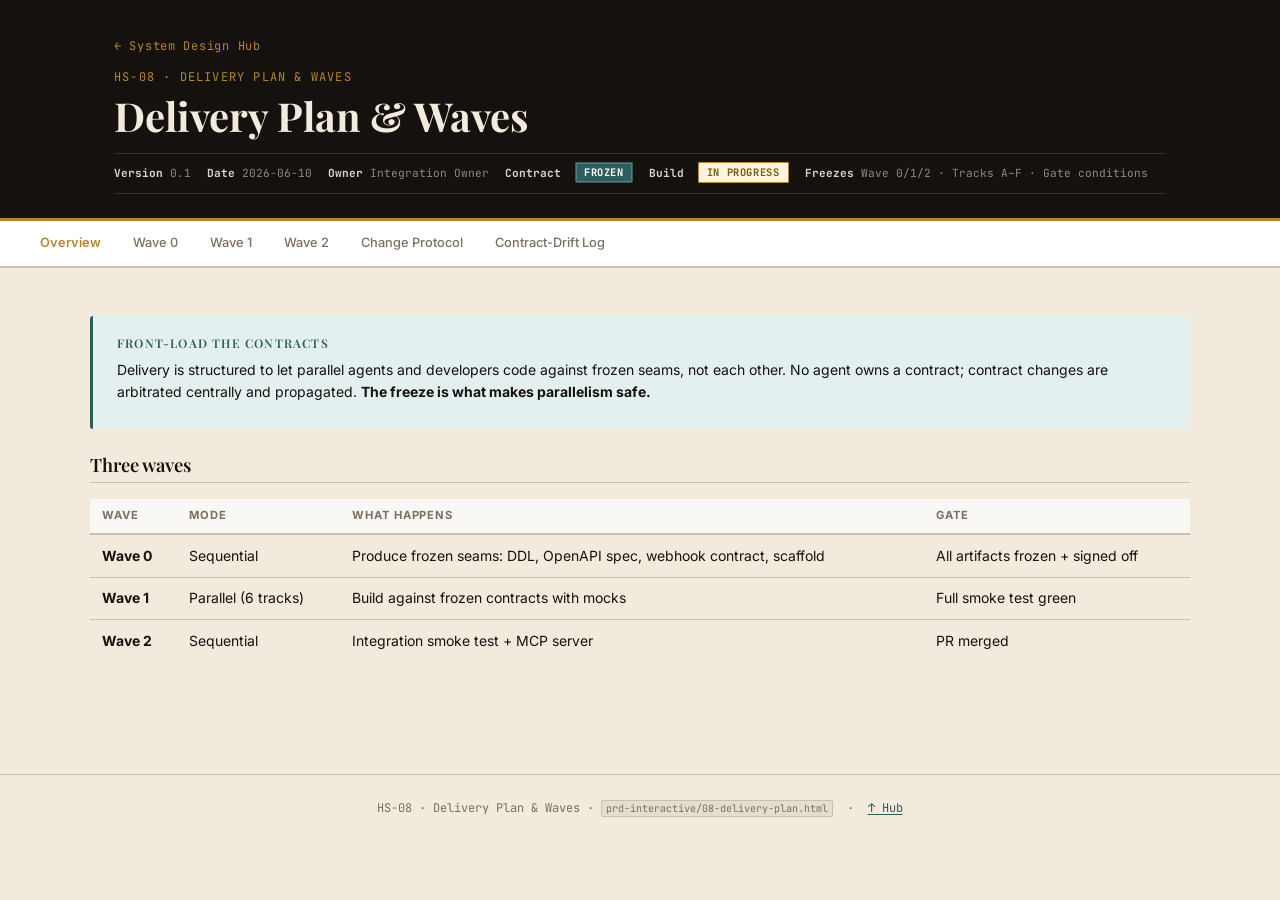
==== docs/system-design/prd-interactive/08-delivery-plan.html @ 3b8f203d "feat(docs): add HS-01 through HS-08 — complete PRD site (9 pairs) Delivers the full Wave-0 documenta" ====
<!DOCTYPE html>
<html lang="en">
<head>
  <meta charset="UTF-8">
  <meta name="viewport" content="width=device-width, initial-scale=1.0">
  <title>HS-08 Delivery Plan &amp; Waves — Hospitality Ops Platform</title>
  <link rel="preconnect" href="https://fonts.googleapis.com">
  <link rel="preconnect" href="https://fonts.gstatic.com" crossorigin>
  <link href="https://fonts.googleapis.com/css2?family=Playfair+Display:wght@600;700&family=Inter:wght@400;500;600&family=JetBrains+Mono:wght@400;600;700&display=swap" rel="stylesheet">
  <link rel="stylesheet" href="../assets/styles.css">
</head>
<body>

<header class="prd-header">
  <div class="container">
    <a href="../index.html" class="back-link">← System Design Hub</a>
    <div class="prd-id">HS-08 · Delivery Plan &amp; Waves</div>
    <h1>Delivery Plan &amp; Waves</h1>
    <div class="prd-folio-line">
      <span class="folio-field"><strong>Version</strong> 0.1</span>
      <span class="folio-field"><strong>Date</strong> 2026-06-10</span>
      <span class="folio-field"><strong>Owner</strong> Integration Owner</span>
      <span class="folio-field">
        <strong>Contract</strong>&nbsp;
        <span class="badge badge-frozen">Frozen</span>
      </span>
      <span class="folio-field">
        <strong>Build</strong>&nbsp;
        <span class="badge badge-in-progress">In Progress</span>
      </span>
      <span class="folio-field"><strong>Freezes</strong> Wave 0/1/2 · Tracks A–F · Gate conditions</span>
    </div>
  </div>
</header>

<nav class="tab-bar" aria-label="PRD sections">
  <a href="#overview" class="active" onclick="switchTab(event,'overview')">Overview</a>
  <a href="#wave0" onclick="switchTab(event,'wave0')">Wave 0</a>
  <a href="#wave1" onclick="switchTab(event,'wave1')">Wave 1</a>
  <a href="#wave2" onclick="switchTab(event,'wave2')">Wave 2</a>
  <a href="#protocol" onclick="switchTab(event,'protocol')">Change Protocol</a>
  <a href="#drift-log" onclick="switchTab(event,'drift-log')">Contract-Drift Log</a>
</nav>

<!-- Overview -->
<section class="tab-panel active main-content" id="panel-overview">
  <div class="card card-teal" style="margin-bottom:1.5rem;">
    <h4>Front-load the contracts</h4>
    <p>
      Delivery is structured to let parallel agents and developers code against frozen seams,
      not each other. No agent owns a contract; contract changes are arbitrated centrally
      and propagated. <strong>The freeze is what makes parallelism safe.</strong>
    </p>
  </div>

  <div class="content-block">
    <h2>Three waves</h2>
    <table class="data-table">
      <thead>
        <tr><th>Wave</th><th>Mode</th><th>What happens</th><th>Gate</th></tr>
      </thead>
      <tbody>
        <tr>
          <td><strong>Wave 0</strong></td>
          <td>Sequential</td>
          <td>Produce frozen seams: DDL, OpenAPI spec, webhook contract, scaffold</td>
          <td>All artifacts frozen + signed off</td>
        </tr>
        <tr>
          <td><strong>Wave 1</strong></td>
          <td>Parallel (6 tracks)</td>
          <td>Build against frozen contracts with mocks</td>
          <td>Full smoke test green</td>
        </tr>
        <tr>
          <td><strong>Wave 2</strong></td>
          <td>Sequential</td>
          <td>Integration smoke test + MCP server</td>
          <td>PR merged</td>
        </tr>
      </tbody>
    </table>
  </div>
</section>

<!-- Wave 0 -->
<section class="tab-panel main-content" id="panel-wave0">
  <div class="content-block">
    <h2>Wave 0 — Foundation (Sequential · FREEZE before proceeding)</h2>
    <div class="card card-oxblood" style="margin-bottom:1rem;">
      <h4>The gate</h4>
      <p>Wave 0 is complete — and Wave 1 may begin — only when <strong>all</strong> gate items are ticked.</p>
    </div>

    <table class="data-table">
      <thead>
        <tr><th>Artifact</th><th>What it freezes</th><th>Status</th></tr>
      </thead>
      <tbody>
        <tr>
          <td><code>WAVE0_00_OVERVIEW.md</code></td>
          <td>How to use the set; freeze rule; change protocol</td>
          <td><span class="badge badge-frozen">Frozen</span></td>
        </tr>
        <tr>
          <td><code>WAVE0_01_SCHEMA.sql</code></td>
          <td>Postgres DDL — all tables, types, constraints, indexes; enum/glossary</td>
          <td><span class="badge badge-frozen">Frozen</span></td>
        </tr>
        <tr>
          <td><code>WAVE0_02_OPENAPI.yaml</code></td>
          <td><code>core-api</code> HTTP contract — every read/write endpoint, DTOs, error envelope</td>
          <td><span class="badge badge-frozen">Frozen</span></td>
        </tr>
        <tr>
          <td><code>WAVE0_03_WEBHOOK_PSP_CONTRACT.md</code></td>
          <td><code>payments-sim</code> event vocabulary, payloads, idempotency; consumer rules</td>
          <td><span class="badge badge-deferred">Deferred</span></td>
        </tr>
        <tr>
          <td><code>WAVE0_04_SCAFFOLD.md</code></td>
          <td>Repo layout, docker-compose, health checks, run instructions</td>
          <td><span class="badge badge-frozen">Frozen</span></td>
        </tr>
      </tbody>
    </table>

    <h3>Gate conditions</h3>
    <div class="step-flow">
      <div class="step">
        <div class="step-num">1</div>
        <div class="step-body"><p><code>WAVE0_01_SCHEMA.sql</code> applies cleanly to a fresh Postgres and is signed off.</p></div>
      </div>
      <div class="step">
        <div class="step-num">2</div>
        <div class="step-body"><p><code>WAVE0_02_OPENAPI.yaml</code> validates and covers every read + write in the capability surface.</p></div>
      </div>
      <div class="step">
        <div class="step-num">3</div>
        <div class="step-body"><p><code>WAVE0_03_WEBHOOK_PSP_CONTRACT.md</code> fully specifies every PSP event + consumer rules.</p></div>
      </div>
      <div class="step">
        <div class="step-num">4</div>
        <div class="step-body"><p><code>WAVE0_04_SCAFFOLD.md</code> brings up all services via docker-compose with green health checks.</p></div>
      </div>
      <div class="step">
        <div class="step-num">5</div>
        <div class="step-body"><p>Enums/glossary in <code>WAVE0_01</code> are the sole source of allowed values — nothing contradicts them.</p></div>
      </div>
    </div>
  </div>
</section>

<!-- Wave 1 -->
<section class="tab-panel main-content" id="panel-wave1">
  <div class="content-block">
    <h2>Wave 1 — Parallel Build</h2>
    <p style="font-size:0.875rem;margin-bottom:1rem;">
      Six tracks run flat out once Wave 0 is frozen. Track A publishes domain interfaces on
      day one; B–F then run against those interfaces and the frozen Wave 0 contracts.
      One <strong>integration owner</strong> holds <code>docker-compose</code> and the smoke test throughout.
    </p>
    <table class="data-table">
      <thead>
        <tr><th>Track</th><th>Scope</th><th>Key contracts consumed</th></tr>
      </thead>
      <tbody>
        <tr>
          <td><strong>A</strong></td>
          <td>Core domain + persistence. Publishes domain interfaces day one.</td>
          <td><code>WAVE0_01_SCHEMA.sql</code>, <code>WAVE0_02_OPENAPI.yaml</code></td>
        </tr>
        <tr>
          <td><strong>B</strong></td>
          <td>Vertical strategies: Rooms, Spa, F&amp;B, Events.</td>
          <td>Track A domain interfaces, HS-02</td>
        </tr>
        <tr>
          <td><strong>C</strong></td>
          <td>Ledger / finance. Consumes booking events via outbox.</td>
          <td>Track A domain interfaces, HS-03</td>
        </tr>
        <tr>
          <td><strong>D</strong></td>
          <td>Payment orchestration in <code>core-api</code> (links, webhooks, idempotency).</td>
          <td><code>WAVE0_02_OPENAPI.yaml</code>, <code>WAVE0_03_WEBHOOK_PSP_CONTRACT.md</code>, HS-04</td>
        </tr>
        <tr>
          <td><strong>E</strong></td>
          <td><code>payments-sim</code> + <code>pay-web</code>.</td>
          <td><code>WAVE0_03_WEBHOOK_PSP_CONTRACT.md</code>, HS-04</td>
        </tr>
        <tr>
          <td><strong>F</strong></td>
          <td><code>ops-web</code> — complete console, built against the OpenAPI mock.</td>
          <td><code>WAVE0_02_OPENAPI.yaml</code>, HS-05</td>
        </tr>
      </tbody>
    </table>
    <div class="card card-brass" style="margin-top:1rem;">
      <h4>Integration owner</h4>
      <p>
        The integration owner holds <code>docker-compose</code> and the end-to-end smoke test
        throughout Wave 1. They are the first to know when tracks diverge.
      </p>
    </div>
  </div>
</section>

<!-- Wave 2 -->
<section class="tab-panel main-content" id="panel-wave2">
  <div class="content-block">
    <h2>Wave 2 — Integration &amp; MCP</h2>
    <div class="step-flow">
      <div class="step">
        <div class="step-num">1</div>
        <div class="step-body">
          <p><strong>Full smoke test.</strong> Create customer → search → cross-vertical folio →
          confirm (in <code>ops-web</code> tray or agent chat) → pay → see postings.</p>
        </div>
      </div>
      <div class="step">
        <div class="step-num">2</div>
        <div class="step-body">
          <p><strong>MCP server.</strong> Built as the last, lightest piece once smoke test is green.
          Thin tool-wrapper over <code>core-api</code> endpoints. See <a href="07-mcp-layer.html">HS-07</a>.</p>
        </div>
      </div>
    </div>
  </div>
</section>

<!-- Change Protocol -->
<section class="tab-panel main-content" id="panel-protocol">
  <div class="content-block">
    <h2>Contract-change protocol</h2>
    <div class="card card-oxblood" style="margin-bottom:1rem;">
      <h4>Never modify a contract to unblock yourself — flag it.</h4>
      <p>
        One rule prevents ~90% of parallel-agent chaos.
      </p>
    </div>

    <div class="step-flow">
      <div class="step">
        <div class="step-num">1</div>
        <div class="step-body">
          <p><strong>Flag, don't fix.</strong> The agent/developer that hits a problem files a
          flagged question to the central arbiter — describing the problem and the proposed change.
          Does <strong>not</strong> edit the contract or route around it locally.</p>
        </div>
      </div>
      <div class="step">
        <div class="step-num">2</div>
        <div class="step-body">
          <p><strong>Arbitrate centrally.</strong> The arbiter decides, edits the contract once,
          bumps the version note, and records the change in the file's changelog section.</p>
        </div>
      </div>
      <div class="step">
        <div class="step-num">3</div>
        <div class="step-body">
          <p><strong>Propagate.</strong> The arbiter notifies every package whose brief references the
          changed slice. Affected agents re-sync to the new contract.</p>
        </div>
      </div>
    </div>
  </div>

  <div class="content-block">
    <h2>Requirement ID prefixes</h2>
    <table class="data-table">
      <thead><tr><th>Prefix</th><th>Domain</th><th>Lives in</th></tr></thead>
      <tbody>
        <tr><td><code>ENM-</code></td><td>Enums / glossary / controlled vocabularies</td><td><code>WAVE0_01_SCHEMA.sql</code></td></tr>
        <tr><td><code>SCH-</code></td><td>Tables, columns, constraints, indexes, invariants</td><td><code>WAVE0_01_SCHEMA.sql</code></td></tr>
        <tr><td><code>API-</code></td><td>Endpoints, DTOs, error envelope, auth gate</td><td><code>WAVE0_02_OPENAPI.yaml</code></td></tr>
        <tr><td><code>WHK-</code></td><td>PSP events, payloads, idempotency, consumer rules</td><td><code>WAVE0_03_WEBHOOK_PSP_CONTRACT.md</code></td></tr>
        <tr><td><code>SCF-</code></td><td>Repo layout, compose, health checks, run steps</td><td><code>WAVE0_04_SCAFFOLD.md</code></td></tr>
      </tbody>
    </table>
  </div>
</section>

<!-- Drift Log -->
<section class="tab-panel main-content" id="panel-drift-log">
  <div class="card card-oxblood" style="margin-bottom:1.5rem;">
    <h4>Standing rule</h4>
    <p>
      Frozen contracts may not drift silently. Any deviation a builder must make is recorded
      here with date, the clause affected, what changed, and why. Until a row is arbitrated
      and the contract re-frozen, <strong>the code is the source of truth for that clause.</strong>
    </p>
  </div>
  <div class="drift-log">
    <div class="drift-log-header">Contract-Drift Log — HS-08</div>
    <div class="drift-log-empty">No drift recorded. Contract and code are in agreement.</div>
  </div>
</section>

<footer class="site-footer">
  HS-08 · Delivery Plan &amp; Waves · <span class="ref">prd-interactive/08-delivery-plan.html</span>
  &nbsp;·&nbsp; <a href="../index.html">↑ Hub</a>
</footer>

<script>
  function switchTab(e, id) {
    e.preventDefault();
    document.querySelectorAll('.tab-bar a').forEach(a => a.classList.remove('active'));
    document.querySelectorAll('.tab-panel').forEach(p => p.classList.remove('active'));
    e.currentTarget.classList.add('active');
    document.getElementById('panel-' + id).classList.add('active');
    window.scrollTo({ top: 0, behavior: 'auto' });
  }
</script>
</body>
</html>
---- docs/system-design/assets/styles.css ----
/* ============================================================
   Hospitality Operations Platform — Design System
   Folio / Ledger identity: ink, parchment, brass, teal, oxblood
   ============================================================ */

/* ---------- Tokens ---------- */
:root {
  --ink:       #14110E;
  --parchment: #F2EBDD;
  --brass:     #B6862C;
  --teal:      #2D5D5E;
  --oxblood:   #8C3A2B;
  --teal-light:   #e4efef;
  --oxblood-light: #f5e6e3;
  --brass-light:   #fdf3de;
  --mid-tone:  #7a6f62;
  --rule:      #c8bfae;

  --font-display: 'Playfair Display', 'Libre Caslon Text', Georgia, serif;
  --font-body:    'Inter', system-ui, sans-serif;
  --font-mono:    'JetBrains Mono', 'Fira Code', 'Courier New', monospace;

  --radius: 3px;
  --shadow-card: 0 1px 3px rgba(20,17,14,0.10), 0 1px 1px rgba(20,17,14,0.06);
}

/* ---------- Reset / Base ---------- */
*, *::before, *::after { box-sizing: border-box; margin: 0; padding: 0; }

html {
  font-size: 16px;
  scroll-behavior: smooth;
}

@media (prefers-reduced-motion: reduce) {
  html { scroll-behavior: auto; }
  *, *::before, *::after { animation-duration: 0.01ms !important; transition-duration: 0.01ms !important; }
}

body {
  background: var(--parchment);
  color: var(--ink);
  font-family: var(--font-body);
  line-height: 1.6;
  min-height: 100vh;
}

/* ---------- Typography ---------- */
h1, h2, h3, h4 {
  font-family: var(--font-display);
  line-height: 1.25;
  color: var(--ink);
}

h1 { font-size: clamp(1.75rem, 4vw, 2.5rem); font-weight: 700; }
h2 { font-size: clamp(1.25rem, 2.5vw, 1.75rem); font-weight: 600; }
h3 { font-size: 1.15rem; font-weight: 600; }
h4 { font-size: 1rem; font-weight: 600; }

p { margin-bottom: 0.75rem; }
p:last-child { margin-bottom: 0; }

a { color: var(--teal); text-decoration: underline; text-underline-offset: 2px; }
a:hover { color: var(--brass); }
a:focus-visible {
  outline: 2px solid var(--brass);
  outline-offset: 2px;
  border-radius: var(--radius);
}

code, kbd, .ref {
  font-family: var(--font-mono);
  font-size: 0.85em;
  background: rgba(20,17,14,0.06);
  padding: 0.1em 0.35em;
  border-radius: 2px;
  border: 1px solid var(--rule);
}

pre {
  font-family: var(--font-mono);
  font-size: 0.875rem;
  background: var(--ink);
  color: #e8dfc8;
  padding: 1.25rem 1.5rem;
  border-radius: var(--radius);
  overflow-x: auto;
  line-height: 1.55;
  margin: 1rem 0;
}
pre code { background: none; border: none; padding: 0; font-size: inherit; color: inherit; }

/* ---------- Layout ---------- */
.site-header {
  background: var(--ink);
  color: var(--parchment);
  padding: 2rem 1.5rem 1.75rem;
  border-bottom: 3px solid var(--brass);
}

.site-header .wordmark {
  font-family: var(--font-display);
  font-size: clamp(1.4rem, 3vw, 2rem);
  font-weight: 700;
  letter-spacing: 0.01em;
  color: var(--parchment);
}

.site-header .property-code {
  font-family: var(--font-mono);
  font-size: 0.75rem;
  color: var(--brass);
  letter-spacing: 0.1em;
  text-transform: uppercase;
  margin-top: 0.2rem;
}

.site-header .tagline {
  font-size: 0.9rem;
  color: rgba(242,235,221,0.7);
  margin-top: 0.35rem;
  font-style: italic;
}

.container {
  max-width: 1100px;
  margin: 0 auto;
  padding: 0 1.5rem;
}

.main-content {
  padding: 2.5rem 1.5rem;
  max-width: 1100px;
  margin: 0 auto;
}

/* ---------- Stat Strip ---------- */
.stat-strip {
  display: flex;
  flex-wrap: wrap;
  gap: 1rem;
  padding: 1.25rem 1.5rem;
  background: var(--ink);
  border-bottom: 1px solid rgba(182,134,44,0.3);
}

.stat-item {
  text-align: center;
  padding: 0.5rem 1.25rem;
  border-right: 1px solid rgba(242,235,221,0.15);
}
.stat-item:last-child { border-right: none; }

.stat-number {
  font-family: var(--font-display);
  font-size: 1.75rem;
  font-weight: 700;
  color: var(--brass);
  line-height: 1;
}

.stat-label {
  font-size: 0.7rem;
  color: rgba(242,235,221,0.6);
  text-transform: uppercase;
  letter-spacing: 0.08em;
  margin-top: 0.2rem;
}

/* ---------- Section headings ---------- */
.section-rule {
  display: flex;
  align-items: center;
  gap: 0.75rem;
  margin: 2rem 0 1.25rem;
}

.section-rule h2 {
  font-size: 0.8rem;
  font-family: var(--font-body);
  font-weight: 600;
  text-transform: uppercase;
  letter-spacing: 0.12em;
  color: var(--mid-tone);
  white-space: nowrap;
}

.section-rule::before,
.section-rule::after {
  content: '';
  flex: 1;
  height: 1px;
  background: var(--rule);
}
.section-rule::before { flex: 0 0 0; }

/* ---------- How-to-read callout ---------- */
.how-to-read {
  background: var(--brass-light);
  border-left: 3px solid var(--brass);
  border-radius: var(--radius);
  padding: 1.25rem 1.5rem;
  margin-bottom: 2rem;
}

.how-to-read h3 {
  font-size: 0.8rem;
  text-transform: uppercase;
  letter-spacing: 0.1em;
  color: var(--brass);
  margin-bottom: 0.5rem;
}

.how-to-read p {
  font-size: 0.875rem;
  color: var(--ink);
}

/* ---------- PRD Folio Card (hub) ---------- */
.prd-register {
  display: flex;
  flex-direction: column;
  gap: 0;
  border: 1px solid var(--rule);
  border-radius: var(--radius);
  overflow: hidden;
  background: white;
}

.folio-row {
  display: grid;
  grid-template-columns: auto 1fr auto;
  align-items: start;
  gap: 1rem 1.5rem;
  padding: 1rem 1.25rem;
  border-bottom: 1px solid var(--rule);
  background: white;
  transition: background 0.15s ease;
}

.folio-row:last-child { border-bottom: none; }
.folio-row:hover { background: #faf8f4; }

.folio-id {
  font-family: var(--font-mono);
  font-size: 0.75rem;
  font-weight: 600;
  color: var(--mid-tone);
  padding-top: 0.15rem;
  white-space: nowrap;
}

.folio-body {}

.folio-title {
  font-family: var(--font-display);
  font-size: 1rem;
  font-weight: 600;
  color: var(--ink);
  margin-bottom: 0.2rem;
}

.folio-summary {
  font-size: 0.825rem;
  color: var(--mid-tone);
  margin: 0;
}

.folio-meta {
  display: flex;
  flex-direction: column;
  align-items: flex-end;
  gap: 0.4rem;
}

.folio-links {
  display: flex;
  gap: 0.5rem;
  margin-top: 0.25rem;
  flex-wrap: wrap;
}

.folio-links a {
  font-size: 0.75rem;
  color: var(--teal);
  text-decoration: none;
  border: 1px solid var(--teal);
  padding: 0.15rem 0.5rem;
  border-radius: 2px;
  font-family: var(--font-mono);
  white-space: nowrap;
  transition: background 0.12s, color 0.12s;
}

.folio-links a:hover {
  background: var(--teal);
  color: white;
}

.folio-links a:focus-visible {
  outline: 2px solid var(--brass);
  outline-offset: 2px;
}

/* ---------- Status Badges (the folio stamp) ---------- */
.stamp-row {
  display: flex;
  gap: 0.4rem;
  align-items: center;
  flex-wrap: wrap;
}

.badge {
  font-family: var(--font-mono);
  font-size: 0.65rem;
  font-weight: 700;
  letter-spacing: 0.06em;
  text-transform: uppercase;
  padding: 0.15rem 0.5rem;
  border-radius: 2px;
  white-space: nowrap;
}

.badge-contract { }

.badge-frozen {
  background: var(--teal);
  color: white;
  border: 1px solid var(--teal);
  /* inked seal look */
  box-shadow: inset 0 0 0 1px rgba(255,255,255,0.2);
}

.badge-draft {
  background: var(--oxblood-light);
  color: var(--oxblood);
  border: 1px solid var(--oxblood);
}

.badge-implemented {
  background: var(--teal);
  color: white;
  border: 1px solid var(--teal);
}

.badge-in-progress {
  background: var(--brass-light);
  color: #7a5a10;
  border: 1px solid var(--brass);
}

.badge-not-started {
  background: rgba(20,17,14,0.06);
  color: var(--mid-tone);
  border: 1px solid var(--rule);
}

.badge-deferred {
  background: rgba(20,17,14,0.04);
  color: var(--mid-tone);
  border: 1px solid var(--rule);
  font-style: italic;
}

.badge-partial {
  background: var(--brass-light);
  color: #7a5a10;
  border: 1px solid var(--brass);
}

.badge-label {
  font-size: 0.6rem;
  color: var(--mid-tone);
  font-family: var(--font-mono);
  text-transform: uppercase;
  letter-spacing: 0.06em;
}

/* ---------- PRD Page: Header ---------- */
.prd-header {
  background: var(--ink);
  color: var(--parchment);
  padding: 2rem 1.5rem 1.5rem;
  border-bottom: 3px solid var(--brass);
}

.prd-header .back-link {
  font-family: var(--font-mono);
  font-size: 0.75rem;
  color: var(--brass);
  text-decoration: none;
  letter-spacing: 0.06em;
  display: inline-block;
  margin-bottom: 0.75rem;
}

.prd-header .back-link:hover { color: var(--parchment); }

.prd-header .prd-id {
  font-family: var(--font-mono);
  font-size: 0.75rem;
  color: var(--brass);
  letter-spacing: 0.1em;
  text-transform: uppercase;
  margin-bottom: 0.25rem;
}

.prd-header h1 {
  color: var(--parchment);
  margin-bottom: 0.75rem;
}

/* Folio register line inside PRD header */
.prd-folio-line {
  display: flex;
  flex-wrap: wrap;
  align-items: center;
  gap: 0.5rem 1rem;
  padding: 0.65rem 0;
  border-top: 1px solid rgba(242,235,221,0.15);
  border-bottom: 1px solid rgba(242,235,221,0.15);
  margin-top: 0.75rem;
}

.prd-folio-line .folio-field {
  font-family: var(--font-mono);
  font-size: 0.7rem;
  color: rgba(242,235,221,0.55);
}

.prd-folio-line .folio-field strong {
  color: rgba(242,235,221,0.9);
}

/* ---------- Nav Tabs ---------- */
.tab-bar {
  background: white;
  border-bottom: 2px solid var(--rule);
  padding: 0 1.5rem;
  display: flex;
  gap: 0;
  overflow-x: auto;
  -webkit-overflow-scrolling: touch;
}

.tab-bar a {
  font-size: 0.8rem;
  font-weight: 500;
  color: var(--mid-tone);
  text-decoration: none;
  padding: 0.75rem 1rem;
  border-bottom: 2px solid transparent;
  white-space: nowrap;
  transition: color 0.12s, border-color 0.12s;
  margin-bottom: -2px;
}

.tab-bar a:hover { color: var(--ink); border-bottom-color: var(--rule); }
.tab-bar a.active { color: var(--brass); border-bottom-color: var(--brass); font-weight: 600; }

.tab-bar a:focus-visible {
  outline: 2px solid var(--brass);
  outline-offset: -2px;
}

/* ---------- Tab Panels ---------- */
.tab-panel { display: none; padding: 2rem 0; }
.tab-panel.active { display: block; }

/* ---------- Content blocks ---------- */
.content-block {
  margin-bottom: 2rem;
}

.content-block h2 {
  font-size: 1.15rem;
  border-bottom: 1px solid var(--rule);
  padding-bottom: 0.4rem;
  margin-bottom: 1rem;
}

.content-block h3 {
  font-size: 0.9rem;
  text-transform: uppercase;
  letter-spacing: 0.08em;
  color: var(--mid-tone);
  margin-bottom: 0.6rem;
  margin-top: 1.25rem;
}

/* ---------- Tables ---------- */
.data-table {
  width: 100%;
  border-collapse: collapse;
  font-size: 0.875rem;
  margin: 1rem 0;
}

.data-table th {
  font-family: var(--font-body);
  font-size: 0.7rem;
  text-transform: uppercase;
  letter-spacing: 0.08em;
  color: var(--mid-tone);
  border-bottom: 2px solid var(--rule);
  padding: 0.5rem 0.75rem;
  text-align: left;
  background: #faf8f4;
}

.data-table td {
  padding: 0.6rem 0.75rem;
  border-bottom: 1px solid var(--rule);
  vertical-align: top;
}

.data-table tr:last-child td { border-bottom: none; }
.data-table tr:hover td { background: #faf8f4; }

/* ---------- Info / Warning / Scope cards ---------- */
.card {
  border-radius: var(--radius);
  padding: 1.25rem 1.5rem;
  margin: 1rem 0;
  border-left: 3px solid;
}

.card-teal {
  background: var(--teal-light);
  border-color: var(--teal);
}

.card-brass {
  background: var(--brass-light);
  border-color: var(--brass);
}

.card-oxblood {
  background: var(--oxblood-light);
  border-color: var(--oxblood);
}

.card h4 {
  font-size: 0.75rem;
  text-transform: uppercase;
  letter-spacing: 0.1em;
  margin-bottom: 0.5rem;
}

.card-teal h4  { color: var(--teal); }
.card-brass h4 { color: #7a5a10; }
.card-oxblood h4 { color: var(--oxblood); }

.card ul { padding-left: 1.25rem; font-size: 0.875rem; }
.card li { margin-bottom: 0.25rem; }
.card p  { font-size: 0.875rem; margin-bottom: 0.35rem; }

/* ---------- Step flow ---------- */
.step-flow {
  display: flex;
  flex-direction: column;
  gap: 0;
  margin: 1rem 0;
}

.step {
  display: flex;
  align-items: flex-start;
  gap: 0.75rem;
  padding: 0.75rem 0;
  border-bottom: 1px solid var(--rule);
}
.step:last-child { border-bottom: none; }

.step-num {
  flex-shrink: 0;
  width: 1.5rem;
  height: 1.5rem;
  border-radius: 50%;
  background: var(--brass);
  color: white;
  font-family: var(--font-mono);
  font-size: 0.7rem;
  font-weight: 700;
  display: flex;
  align-items: center;
  justify-content: center;
  margin-top: 0.1rem;
}

.step-body { font-size: 0.875rem; }
.step-body strong { color: var(--ink); }
.step-body p { margin: 0; }

/* ---------- Contract Drift Log ---------- */
.drift-log {
  border: 1px solid var(--rule);
  border-radius: var(--radius);
  overflow: hidden;
}

.drift-log-header {
  background: #faf8f4;
  padding: 0.75rem 1rem;
  border-bottom: 1px solid var(--rule);
  font-size: 0.75rem;
  font-family: var(--font-mono);
  color: var(--mid-tone);
  text-transform: uppercase;
  letter-spacing: 0.08em;
}

.drift-log-empty {
  padding: 1.5rem 1rem;
  font-size: 0.875rem;
  color: var(--mid-tone);
  font-style: italic;
  text-align: center;
}

.drift-rule {
  background: var(--oxblood-light);
  border-top: 1px solid rgba(140,58,43,0.2);
  padding: 0.75rem 1rem;
  font-size: 0.8rem;
  color: var(--oxblood);
}

/* ---------- Scope tag list ---------- */
.scope-list {
  display: flex;
  flex-wrap: wrap;
  gap: 0.35rem;
  margin: 0.5rem 0;
}

.scope-tag {
  font-family: var(--font-mono);
  font-size: 0.7rem;
  padding: 0.15rem 0.5rem;
  border-radius: 2px;
  background: rgba(20,17,14,0.05);
  border: 1px solid var(--rule);
  color: var(--mid-tone);
}

.scope-tag.in { background: var(--teal-light); border-color: var(--teal); color: var(--teal); }
.scope-tag.out { background: var(--oxblood-light); border-color: var(--oxblood); color: var(--oxblood); text-decoration: line-through; }

/* ---------- Definition list ---------- */
.def-list {
  font-size: 0.875rem;
}

.def-list dt {
  font-family: var(--font-mono);
  font-size: 0.8rem;
  font-weight: 600;
  color: var(--ink);
  padding-top: 0.75rem;
  border-top: 1px solid var(--rule);
}
.def-list dt:first-child { border-top: none; padding-top: 0; }

.def-list dd {
  color: var(--mid-tone);
  margin-left: 0;
  padding: 0.2rem 0 0.75rem 1rem;
}

/* ---------- Site footer ---------- */
.site-footer {
  margin-top: 3rem;
  padding: 1.5rem;
  border-top: 1px solid var(--rule);
  text-align: center;
  font-size: 0.75rem;
  color: var(--mid-tone);
  font-family: var(--font-mono);
}

/* ---------- Responsive ---------- */
@media (max-width: 680px) {
  .folio-row {
    grid-template-columns: 1fr;
    gap: 0.5rem;
  }

  .folio-meta {
    flex-direction: row;
    align-items: center;
    justify-content: space-between;
  }

  .stat-strip {
    justify-content: center;
  }

  .stat-item {
    border-right: none;
    padding: 0.5rem 0.75rem;
  }

  .tab-bar { padding: 0 0.75rem; }

  .main-content { padding: 1.5rem 1rem; }
}
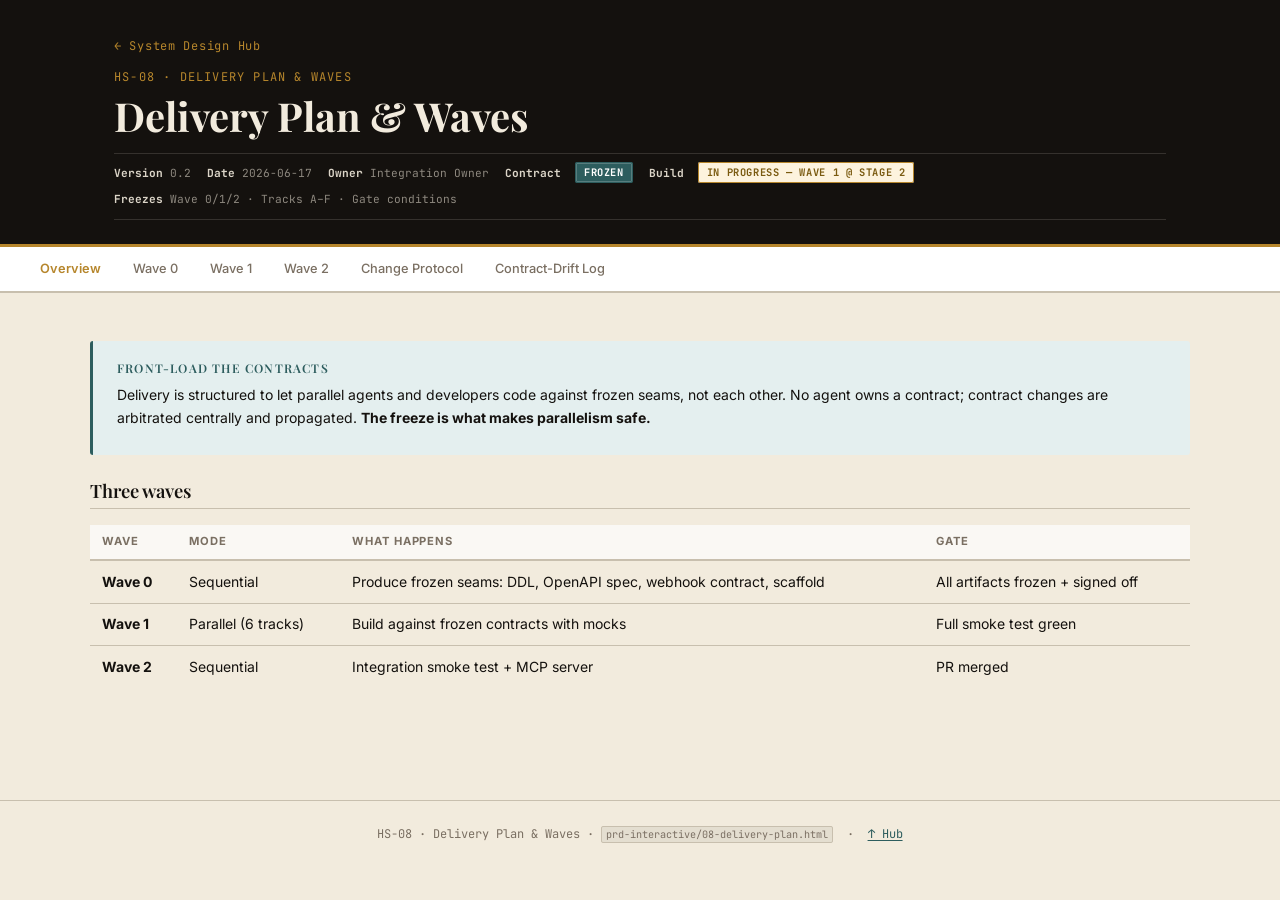
==== commit 3ef76305: "docs: reconcile Stage↔Wave model after stage-2 tag Stages live inside Wave 1 (Waves = coarse phase; " ====
--- a/docs/system-design/prd-interactive/08-delivery-plan.html
+++ b/docs/system-design/prd-interactive/08-delivery-plan.html
@@ -17,8 +17,8 @@
     <div class="prd-id">HS-08 · Delivery Plan &amp; Waves</div>
     <h1>Delivery Plan &amp; Waves</h1>
     <div class="prd-folio-line">
-      <span class="folio-field"><strong>Version</strong> 0.1</span>
-      <span class="folio-field"><strong>Date</strong> 2026-06-10</span>
+      <span class="folio-field"><strong>Version</strong> 0.2</span>
+      <span class="folio-field"><strong>Date</strong> 2026-06-17</span>
       <span class="folio-field"><strong>Owner</strong> Integration Owner</span>
       <span class="folio-field">
         <strong>Contract</strong>&nbsp;
@@ -26,7 +26,7 @@
       </span>
       <span class="folio-field">
         <strong>Build</strong>&nbsp;
-        <span class="badge badge-in-progress">In Progress</span>
+        <span class="badge badge-in-progress">In Progress — Wave 1 @ Stage 2</span>
       </span>
       <span class="folio-field"><strong>Freezes</strong> Wave 0/1/2 · Tracks A–F · Gate conditions</span>
     </div>
@@ -115,7 +115,7 @@
         <tr>
           <td><code>WAVE0_03_WEBHOOK_PSP_CONTRACT.md</code></td>
           <td><code>payments-sim</code> event vocabulary, payloads, idempotency; consumer rules</td>
-          <td><span class="badge badge-deferred">Deferred</span></td>
+          <td><span class="badge badge-frozen">Frozen</span></td>
         </tr>
         <tr>
           <td><code>WAVE0_04_SCAFFOLD.md</code></td>
@@ -204,6 +204,47 @@
         throughout Wave 1. They are the first to know when tracks diverge.
       </p>
     </div>
+
+    <div class="card card-oxblood" style="margin-top:1rem;">
+      <h4>Plan-of-record vs. actual execution</h4>
+      <p>
+        The Tracks A–F table above is the <em>original plan</em> and is retained as such. In
+        practice, execution was sequenced as a linear Stage march (Stages 1..8) rather than
+        flat-parallel tracks. The Stage reality is below.
+      </p>
+    </div>
+
+    <h2 style="margin-top:1.5rem;">Wave 1 delivery — Stage reality</h2>
+    <p style="font-size:0.875rem;margin-bottom:1rem;">
+      Wave 1 (build the body) is delivered as a linear Stage march, not flat-parallel
+      Tracks A–F. The single authoritative status source remains the Freeze Ledger
+      (<code>WAVE0_00_OVERVIEW.md §1b</code>); this is a reading aid, not a competing status.
+    </p>
+    <table class="data-table">
+      <thead>
+        <tr><th>Stage</th><th>Scope</th><th>Status</th></tr>
+      </thead>
+      <tbody>
+        <tr>
+          <td><strong>Stage 1</strong></td>
+          <td>Book a room (no payments).</td>
+          <td><span class="badge badge-implemented">Merged</span></td>
+        </tr>
+        <tr>
+          <td><strong>Stage 2</strong></td>
+          <td>Get paid: payment links, async webhook-driven capture/cancel/refund, ledger posts on capture, scoped cross-vertical allocation (WHK-016), SPA vertical + availability.</td>
+          <td><span class="badge badge-implemented">Closed · tagged <code>stage-2</code></span></td>
+        </tr>
+        <tr>
+          <td><strong>Stages 3–8</strong></td>
+          <td>Remaining body work — further verticals, cross-vertical depth, operational reads, F&amp;B + Events.</td>
+          <td><span class="badge badge-not-started">Not Started</span></td>
+        </tr>
+      </tbody>
+    </table>
+    <p style="font-size:0.875rem;margin-top:0.75rem;">
+      <strong>Wave 2 (MCP)</strong> is unchanged and still future.
+    </p>
   </div>
 </section>
 
@@ -294,7 +335,20 @@
   </div>
   <div class="drift-log">
     <div class="drift-log-header">Contract-Drift Log — HS-08</div>
-    <div class="drift-log-empty">No drift recorded. Contract and code are in agreement.</div>
+    <table class="data-table">
+      <thead>
+        <tr><th>Date</th><th>Clause</th><th>Change</th><th>Reason</th><th>Arbitrated</th></tr>
+      </thead>
+      <tbody>
+        <tr>
+          <td>2026-06-17</td>
+          <td>HS-08 Wave 0 table — <code>WAVE0_03</code> status</td>
+          <td>Deferred → Frozen</td>
+          <td>Doc was stale; <code>WAVE0_03</code> is FROZEN and fully implemented (the money loop) per <code>WAVE0_00 §1b</code>. Docs conform to the ledger, not vice-versa.</td>
+          <td>Yes</td>
+        </tr>
+      </tbody>
+    </table>
   </div>
 </section>
 
